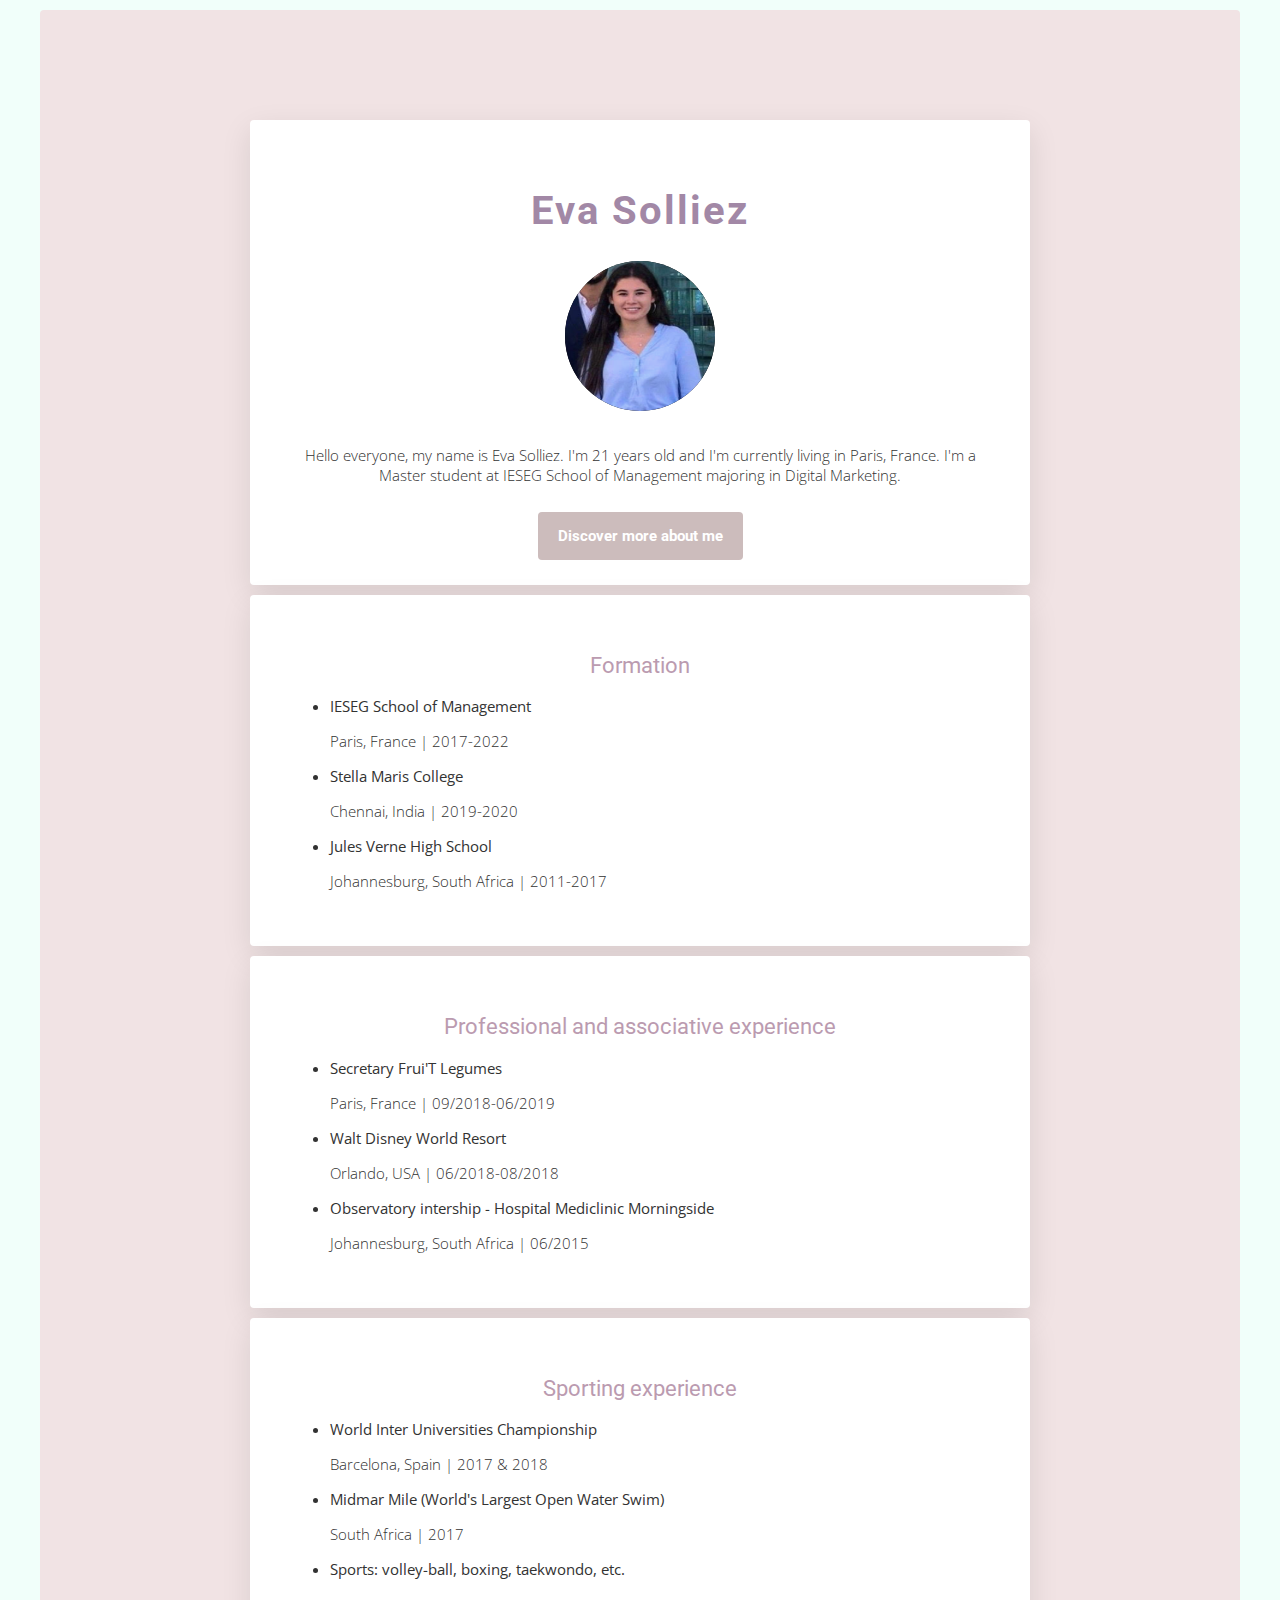
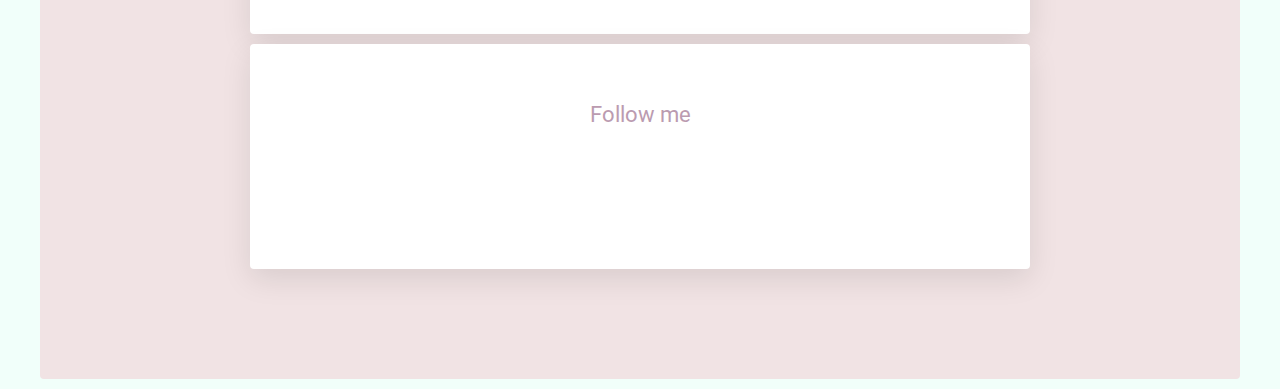
==== index.html @ 7890297d "Add files via upload" ====
<!DOCTYPE html>

<html>

	<head>
		<title> Eva Solliez's profile </title>
		<meta name="description" content="This is the profile of Eva Solliez">
		<meta charset="utf-8">
		<link rel="stylesheet" type="text/css" href="css/style.css">
		<link rel="stylesheet" href="https://use.fontawesome.com/releases/v5.15.1/css/all.css" integrity="sha384-vp86vTRFVJgpjF9jiIGPEEqYqlDwgyBgEF109VFjmqGmIY/Y4HV4d3Gp2irVfcrp" crossorigin="anonymous">
	</head>

	<body>

		<div class="container">

			<div class="card-white">
				<h1> Eva Solliez </h1>
				<img class="avatar" src="images/profile.jpg" alt="Eva Solliez">
				<p class="introduction-space"> Hello everyone, my name is Eva Solliez. I'm 21 years old and I'm currently living in Paris, France. I'm a Master student at IESEG School of Management majoring in Digital Marketing. </p>
				<a href="discover.html" class="btn-purple" > Discover more about me </a>
			</div>

			<div class="card-white">
				<h2> Formation </h2>
				<ul class="list-left">
					<li> IESEG School of Management</li>
					<p>
						Paris, France | 2017-2022
					</p>
					<li>Stella Maris College </li>
					<p>
						Chennai, India | 2019-2020
					</p>
					<li> Jules Verne High School </li>
					<p>
						Johannesburg, South Africa | 2011-2017
					</p>
				</ul>
			</div>

			<div class="card-white">
				<h2> Professional and associative experience </h2>
				<ul class="list-left">
					<li> Secretary Frui'T Legumes </li>
					<p>
						Paris, France | 09/2018-06/2019
					</p>
					<li> Walt Disney World Resort </li>
					<p>
						Orlando, USA | 06/2018-08/2018
					</p>
					<li> Observatory intership - Hospital Mediclinic Morningside </li>
					<p>
						Johannesburg, South Africa | 06/2015
					</p>
				</ul>
			</div>

			<div class="card-white">
				<h2> Sporting experience </h2>
				<ul class="list-left">
					<li> World Inter Universities Championship </li>
					<p>
						Barcelona, Spain | 2017 & 2018
					</p>
					<li> Midmar Mile (World's Largest Open Water Swim) </li>
					<p>
						South Africa | 2017
					</p>
					<li> Sports: volley-ball, boxing, taekwondo, etc. </li>
				</ul>
			</div>

			<div class="card-white">
				<h2> Follow me </h2>
				<ul class="list-inline">
					<li>
						<a href="https://www.linkedin.com/in/evasolliez/"> <i class="fab fa-linkedin"></i> </a>
					</li>
					<li>
						<a href="https://www.facebook.com/eva.solliez.1/"> <i class="fab fa-facebook-square"></i> </a>
					</li>
					<li>
						<a href="https://www.instagram.com/evasolliez/"> <i class="fab fa-instagram-square"></i> </a>
					</li>
				</ul>
			</div>

		</div>

	</body>

</html>
---- css/style.css ----
/* Importing Google fonts */

@import url("https://fonts.googleapis.com/css2?family=Open+Sans:wght@400;600;700&family=Roboto:wght@300;400;500;700;900&display=swap");

/* Importing component files */

@import url("components/container.css");
@import url("components/avatar.css");
@import url("components/button.css");
@import url("components/list.css");

/* General style rules for fonts and colors */

body {
	background-color: #F1FFFA; 
	color: rgb(50, 50, 50);
	font-family: 'Open Sans', sans-serif;
	font-size: 15px;
}

h1, h2 {
	font-family: 'Roboto', sans-serif;
	font-weight: bold;
}

h1 {
	color: #a288a6;
	letter-spacing: 2px;
	font-size: 40px;
	font-weight: 700;
	font-weight: bold;
}

h2 {
	color: #bb9bb0;
	font-weight: bolder;
	font-size: 22px;
	font-weight: 400;
}

p {
	color: (rgb100, 100, 100);
	font-weight: lighter;
	font-size: 15px;
}
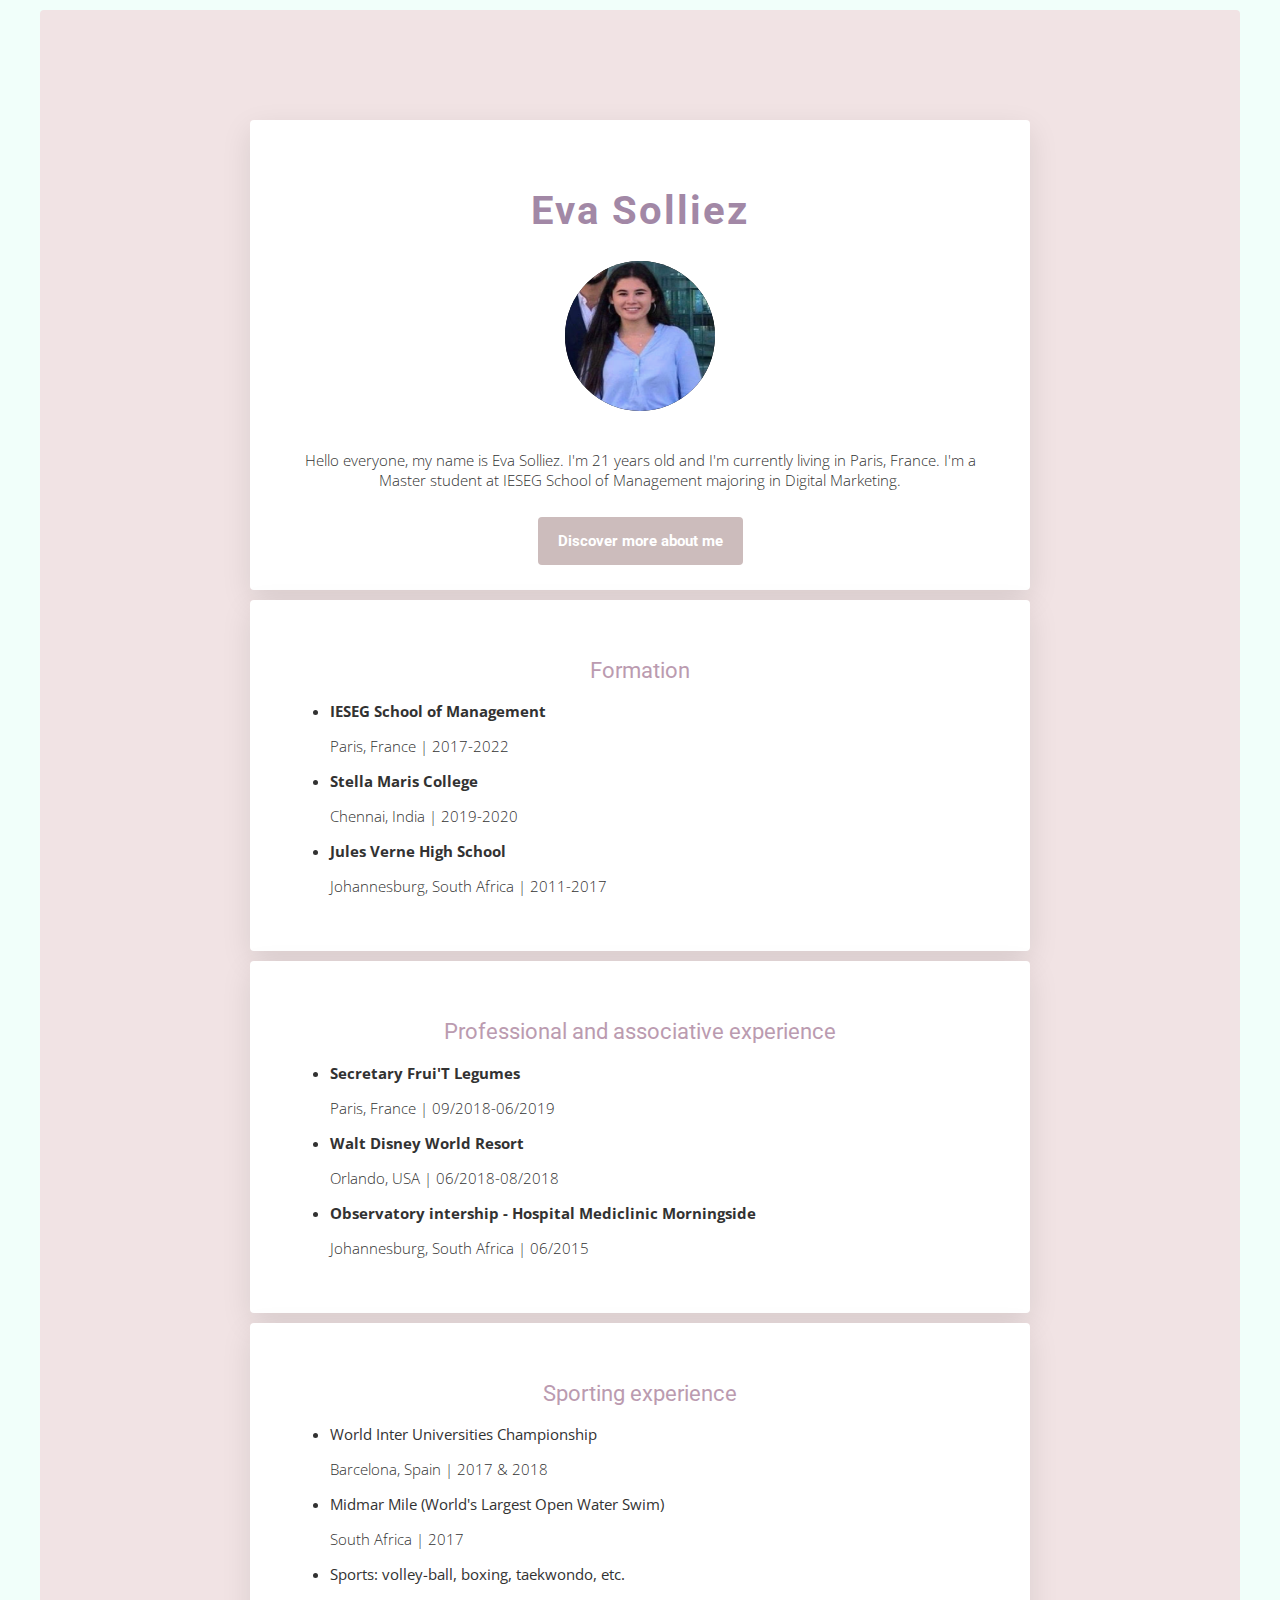
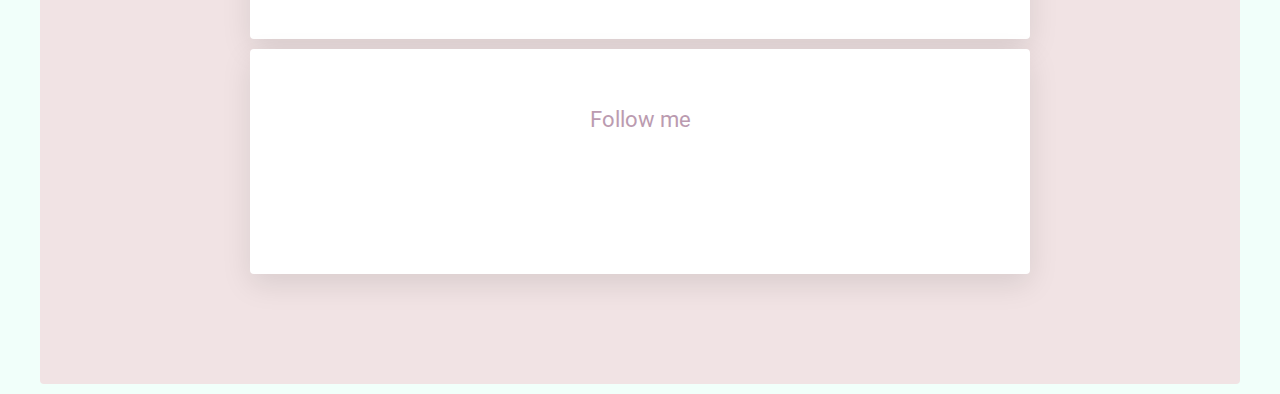
==== commit b744cbdf: "Update index.html" ====
--- a/index.html
+++ b/index.html
@@ -24,15 +24,15 @@
 			<div class="card-white">
 				<h2> Formation </h2>
 				<ul class="list-left">
-					<li> IESEG School of Management</li>
+					<li> <b> IESEG School of Management </b> </li>
 					<p>
 						Paris, France | 2017-2022
 					</p>
-					<li>Stella Maris College </li>
+					<li> <b> Stella Maris College  </b> </li>
 					<p>
 						Chennai, India | 2019-2020
 					</p>
-					<li> Jules Verne High School </li>
+					<li> <b> Jules Verne High School </b> </li>
 					<p>
 						Johannesburg, South Africa | 2011-2017
 					</p>
@@ -42,15 +42,15 @@
 			<div class="card-white">
 				<h2> Professional and associative experience </h2>
 				<ul class="list-left">
-					<li> Secretary Frui'T Legumes </li>
+					<li> <b> Secretary Frui'T Legumes </b> </li>
 					<p>
 						Paris, France | 09/2018-06/2019
 					</p>
-					<li> Walt Disney World Resort </li>
+					<li> <b> Walt Disney World Resort </b> </li>
 					<p>
 						Orlando, USA | 06/2018-08/2018
 					</p>
-					<li> Observatory intership - Hospital Mediclinic Morningside </li>
+					<li> <b> Observatory intership - Hospital Mediclinic Morningside </b> </li>
 					<p>
 						Johannesburg, South Africa | 06/2015
 					</p>
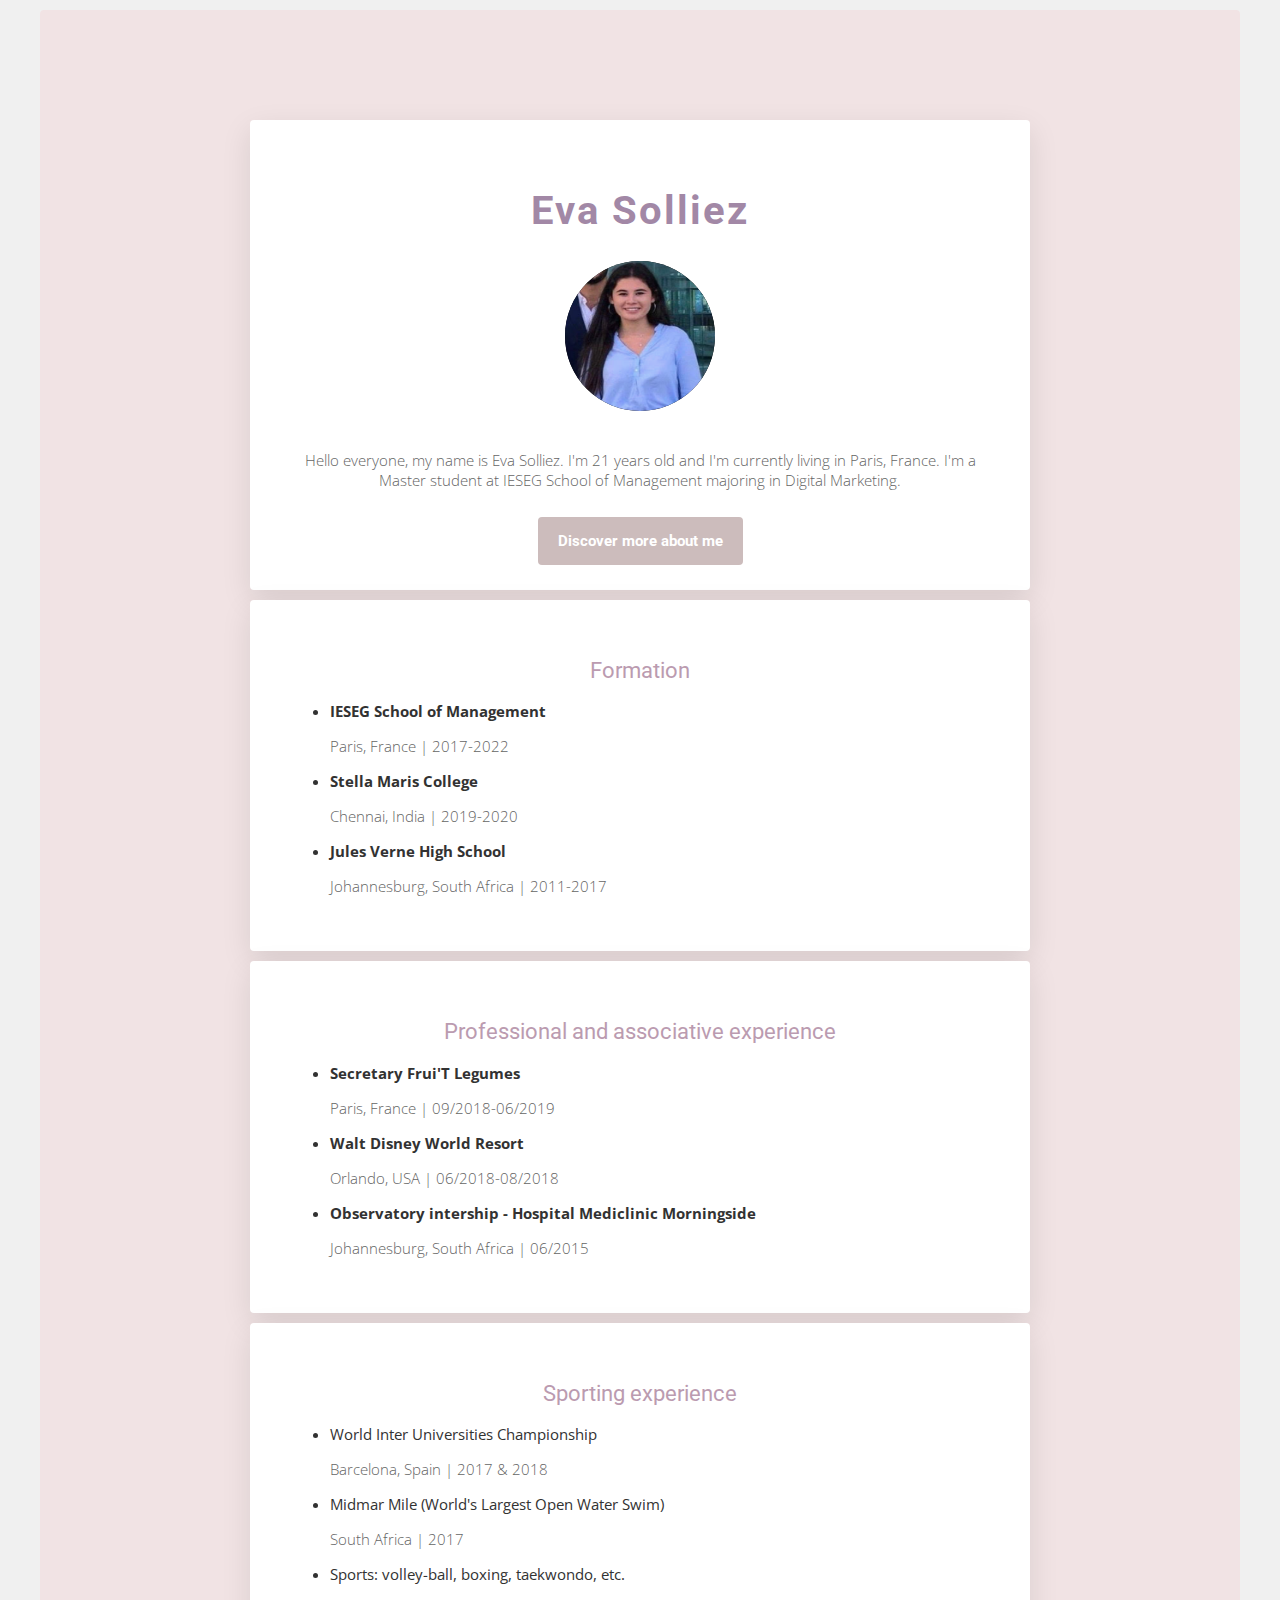
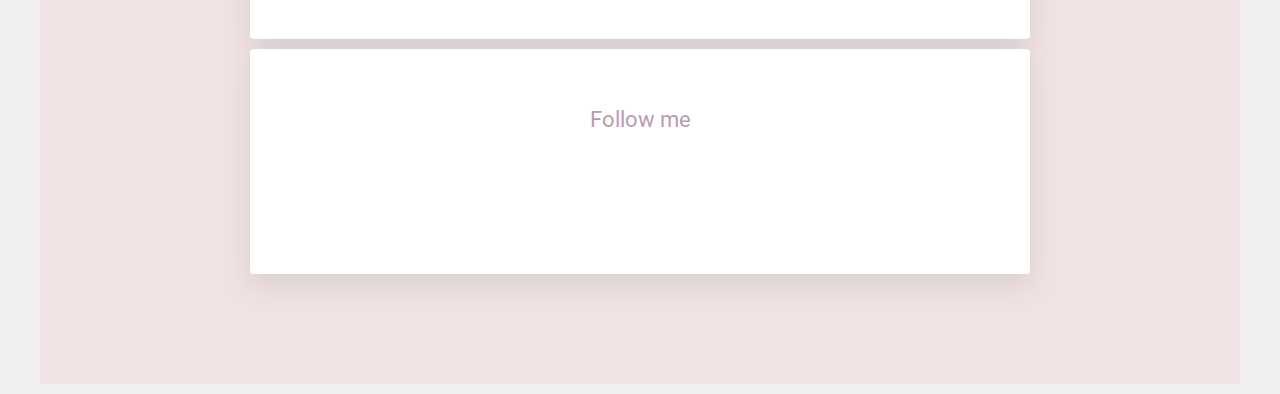
==== commit 658515c0: "Update index.html" ====
--- a/index.html
+++ b/index.html
@@ -6,23 +6,24 @@
 		<title> Eva Solliez's profile </title>
 		<meta name="description" content="This is the profile of Eva Solliez">
 		<meta charset="utf-8">
+		<meta name="viewport" content="width=device-width, initial-scale=1.0">
 		<link rel="stylesheet" type="text/css" href="css/style.css">
 		<link rel="stylesheet" href="https://use.fontawesome.com/releases/v5.15.1/css/all.css" integrity="sha384-vp86vTRFVJgpjF9jiIGPEEqYqlDwgyBgEF109VFjmqGmIY/Y4HV4d3Gp2irVfcrp" crossorigin="anonymous">
 	</head>
 
 	<body>
 
-		<div class="container">
+		<div class="container container-purple">
 
 			<div class="card-white">
-				<h1> Eva Solliez </h1>
+				<h1 class="header-purple"> Eva Solliez </h1>
 				<img class="avatar" src="images/profile.jpg" alt="Eva Solliez">
 				<p class="introduction-space"> Hello everyone, my name is Eva Solliez. I'm 21 years old and I'm currently living in Paris, France. I'm a Master student at IESEG School of Management majoring in Digital Marketing. </p>
 				<a href="discover.html" class="btn-purple" > Discover more about me </a>
 			</div>
 
 			<div class="card-white">
-				<h2> Formation </h2>
+				<h2 class="secondheader-purple"> Formation </h2>
 				<ul class="list-left">
 					<li> <b> IESEG School of Management </b> </li>
 					<p>
@@ -40,7 +41,7 @@
 			</div>
 
 			<div class="card-white">
-				<h2> Professional and associative experience </h2>
+				<h2 class="secondheader-purple"> Professional and associative experience </h2>
 				<ul class="list-left">
 					<li> <b> Secretary Frui'T Legumes </b> </li>
 					<p>
@@ -58,7 +59,7 @@
 			</div>
 
 			<div class="card-white">
-				<h2> Sporting experience </h2>
+				<h2 class="secondheader-purple"> Sporting experience </h2>
 				<ul class="list-left">
 					<li> World Inter Universities Championship </li>
 					<p>
@@ -73,8 +74,8 @@
 			</div>
 
 			<div class="card-white">
-				<h2> Follow me </h2>
-				<ul class="list-inline">
+				<h2 class="secondheader-purple"> Follow me </h2>
+				<ul class="list-inline icon-purple">
 					<li>
 						<a href="https://www.linkedin.com/in/evasolliez/"> <i class="fab fa-linkedin"></i> </a>
 					</li>
@@ -92,6 +93,3 @@
 	</body>
 
 </html>
-
-
-
--- a/css/style.css
+++ b/css/style.css
@@ -12,7 +12,7 @@
 /* General style rules for fonts and colors */
 
 body {
-	background-color: #F1FFFA; 
+	background-color: rgb(240,240,240); 
 	color: rgb(50, 50, 50);
 	font-family: 'Open Sans', sans-serif;
 	font-size: 15px;
@@ -24,7 +24,6 @@
 }
 
 h1 {
-	color: #a288a6;
 	letter-spacing: 2px;
 	font-size: 40px;
 	font-weight: 700;
@@ -32,15 +31,28 @@
 }
 
 h2 {
-	color: #bb9bb0;
 	font-weight: bolder;
 	font-size: 22px;
 	font-weight: 400;
 }
 
 p {
-	color: (rgb100, 100, 100);
+	color: rgb(100, 100, 100);
 	font-weight: lighter;
 	font-size: 15px;
 }
 
+.header-purple {
+	color: #a288a6;
+}
+
+.secondheader-purple {
+	color: #bb9bb0;
+}
+
+.header-blue {
+	color: #023e7d;
+}
+
+
+
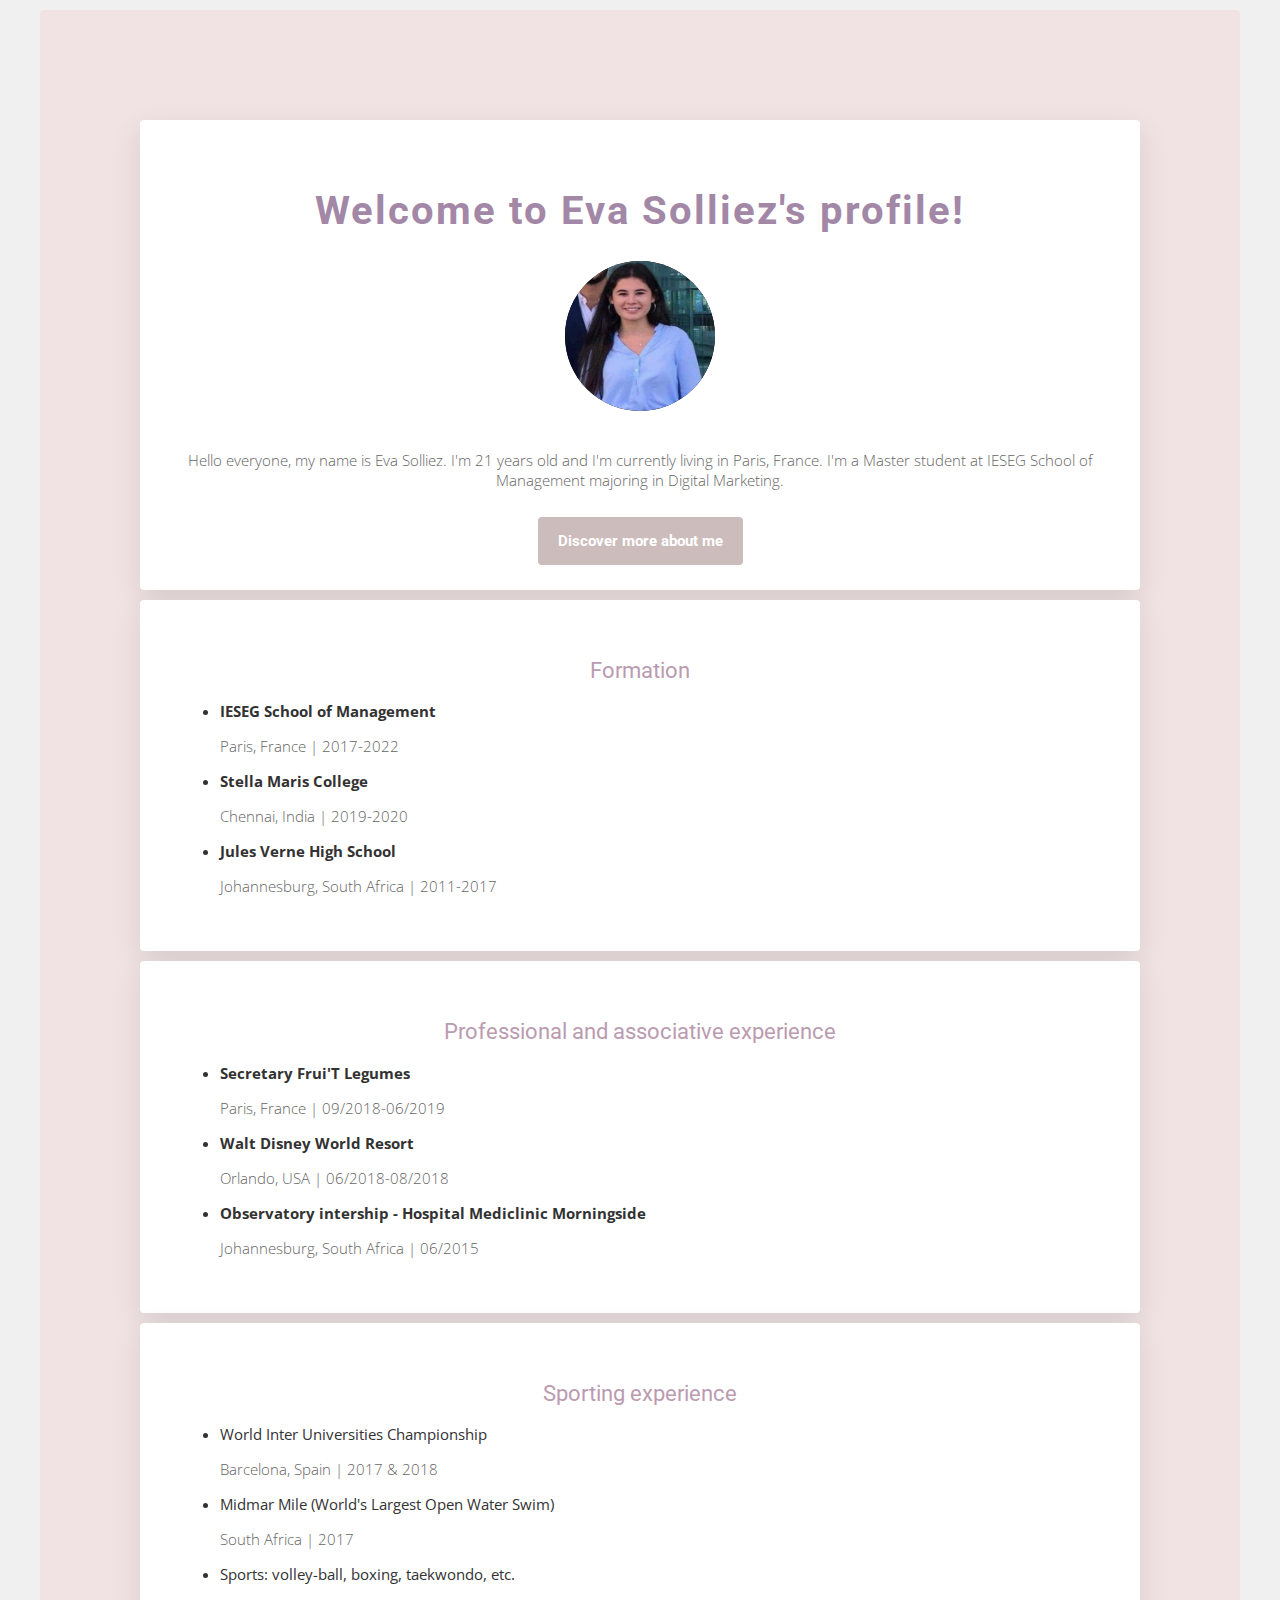
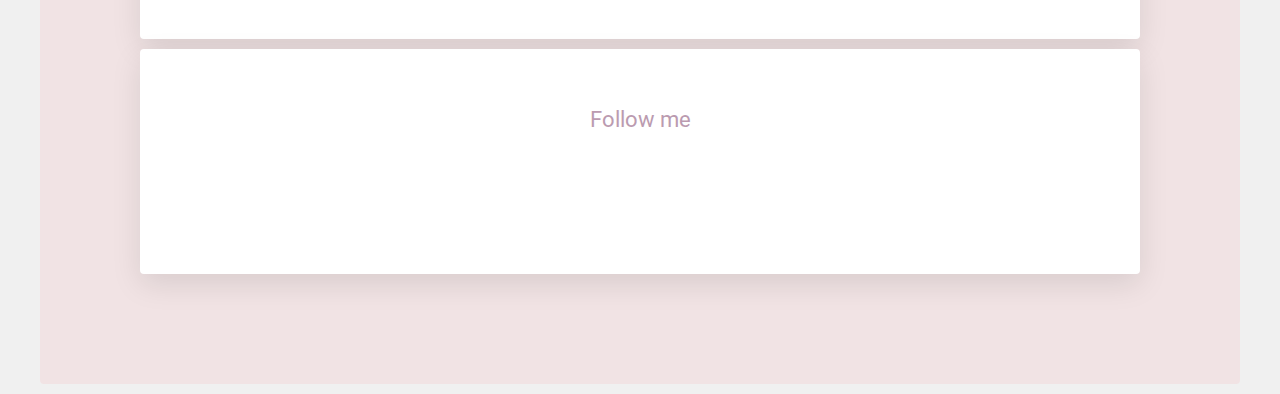
==== commit a91b7e9f: "Update index.html" ====
--- a/index.html
+++ b/index.html
@@ -16,7 +16,7 @@
 		<div class="container container-purple">
 
 			<div class="card-white">
-				<h1 class="header-purple"> Eva Solliez </h1>
+				<h1 class="header-purple"> Welcome to Eva Solliez's profile! </h1>
 				<img class="avatar" src="images/profile.jpg" alt="Eva Solliez">
 				<p class="introduction-space"> Hello everyone, my name is Eva Solliez. I'm 21 years old and I'm currently living in Paris, France. I'm a Master student at IESEG School of Management majoring in Digital Marketing. </p>
 				<a href="discover.html" class="btn-purple" > Discover more about me </a>
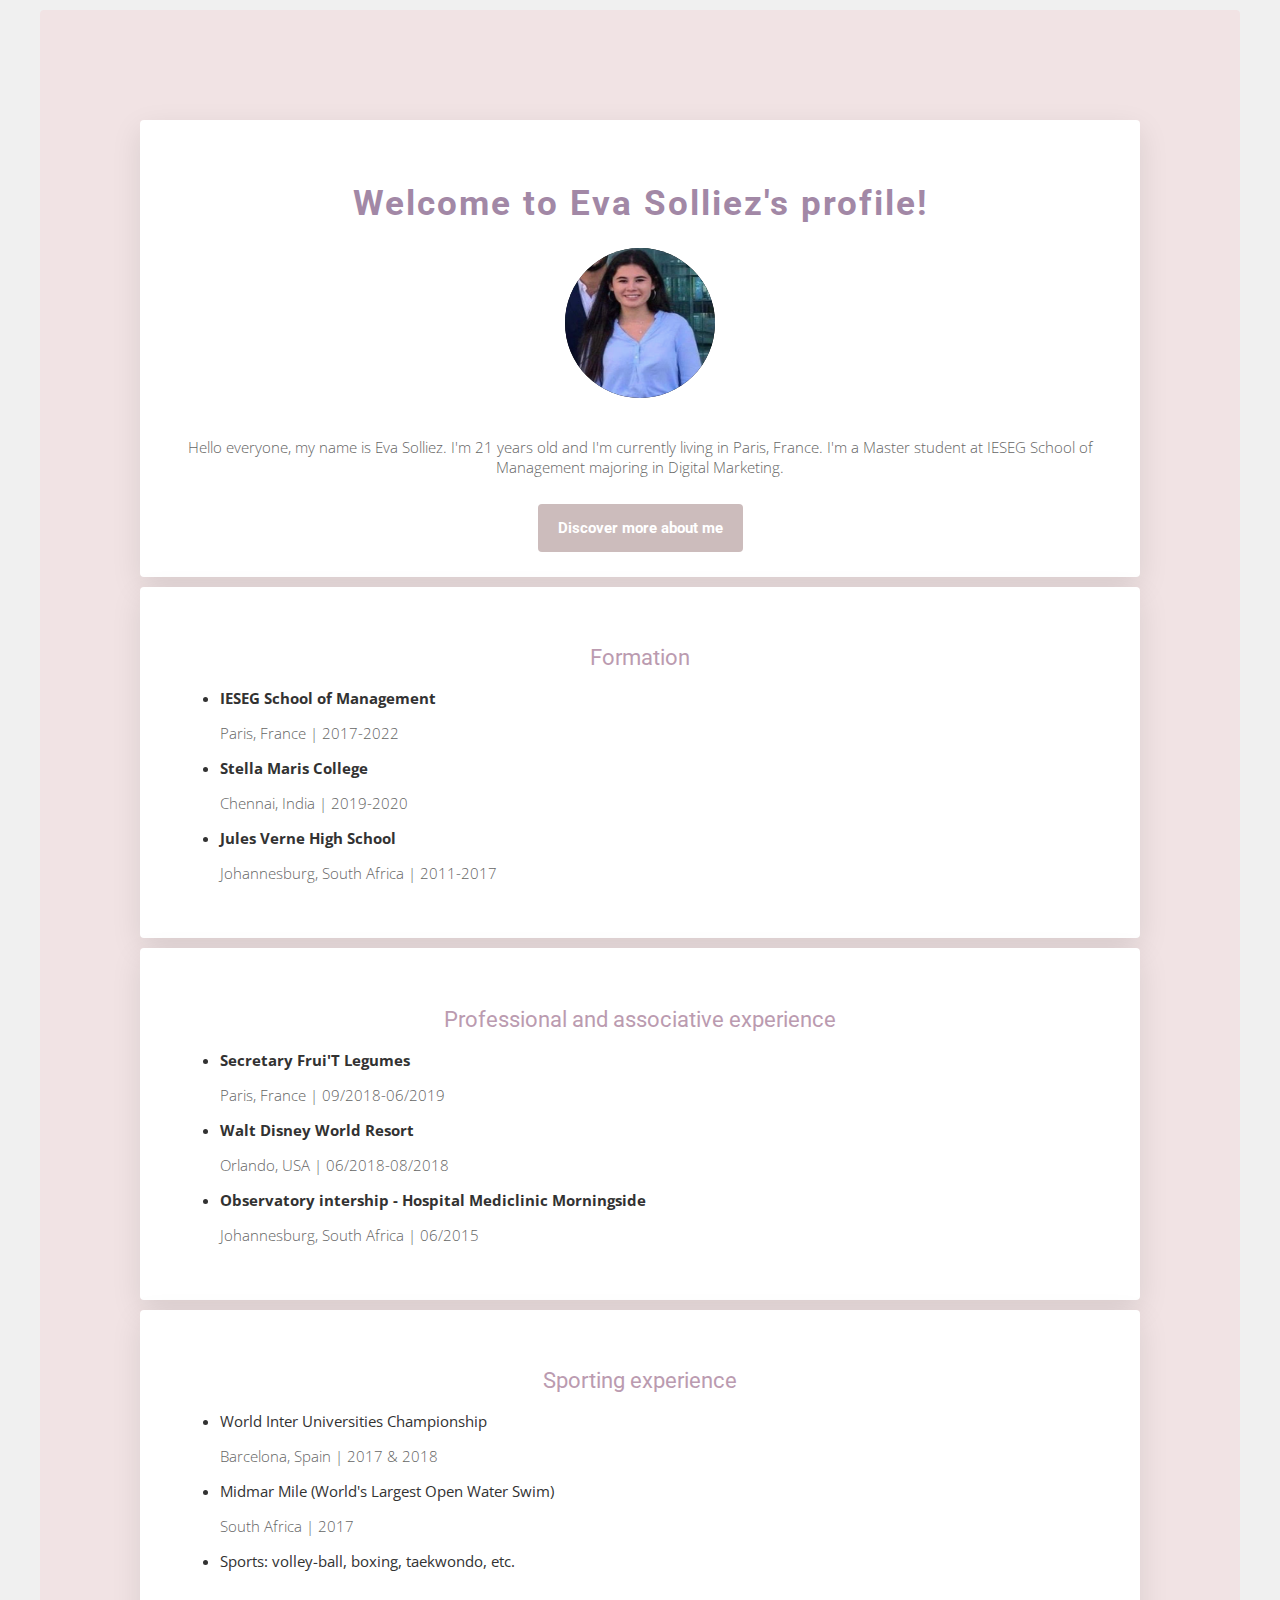
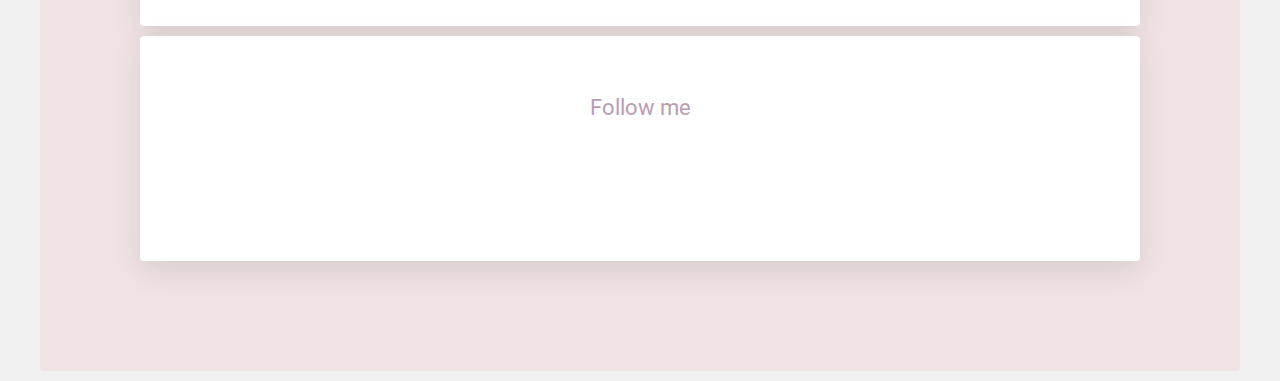
==== commit f283ff64: "Update index.html" ====
--- a/index.html
+++ b/index.html
@@ -19,7 +19,7 @@
 				<h1 class="header-purple"> Welcome to Eva Solliez's profile! </h1>
 				<img class="avatar" src="images/profile.jpg" alt="Eva Solliez">
 				<p class="introduction-space"> Hello everyone, my name is Eva Solliez. I'm 21 years old and I'm currently living in Paris, France. I'm a Master student at IESEG School of Management majoring in Digital Marketing. </p>
-				<a href="discover.html" class="btn-purple" > Discover more about me </a>
+				<a href="discover.html" class="btn-purple btn-hover" > <span> Discover more about me </span> </a>
 			</div>
 
 			<div class="card-white">
@@ -93,3 +93,4 @@
 	</body>
 
 </html>
+
--- a/css/style.css
+++ b/css/style.css
@@ -25,7 +25,7 @@
 
 h1 {
 	letter-spacing: 2px;
-	font-size: 40px;
+	font-size: 35px;
 	font-weight: 700;
 	font-weight: bold;
 }
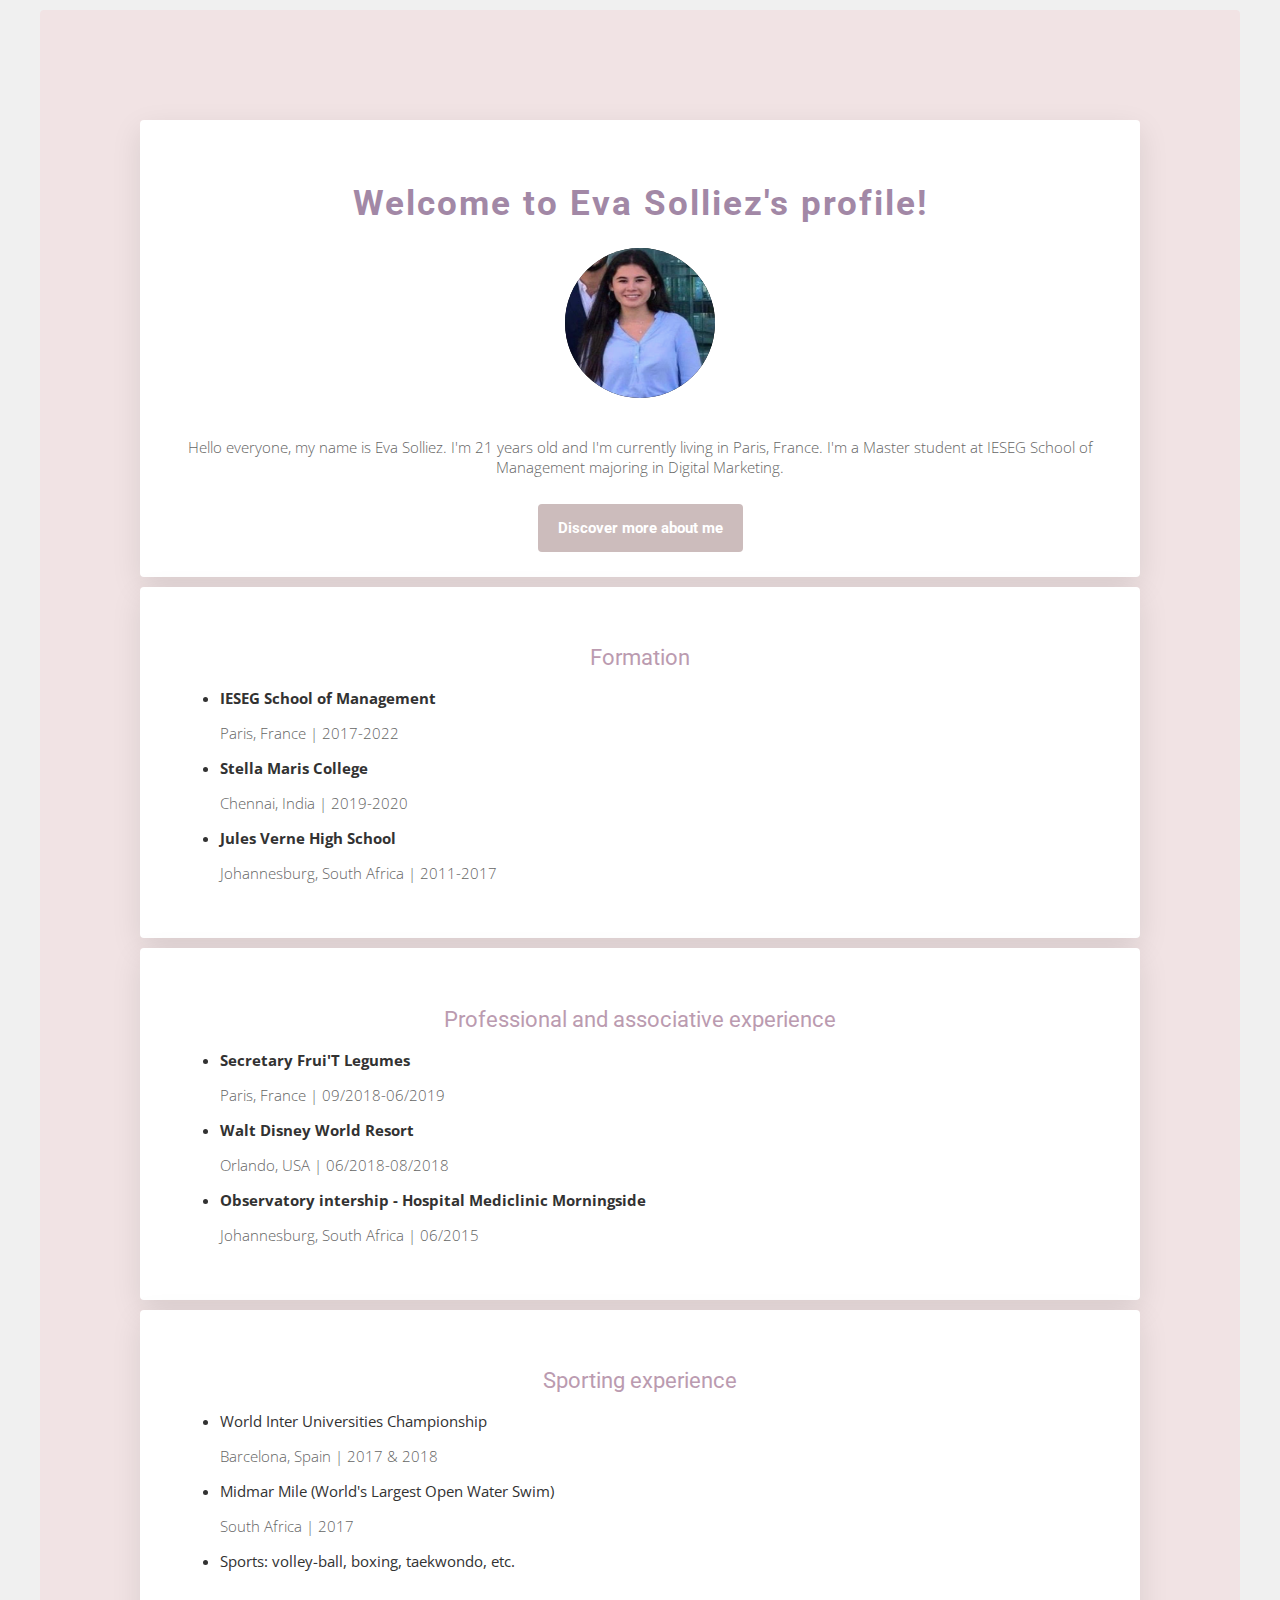
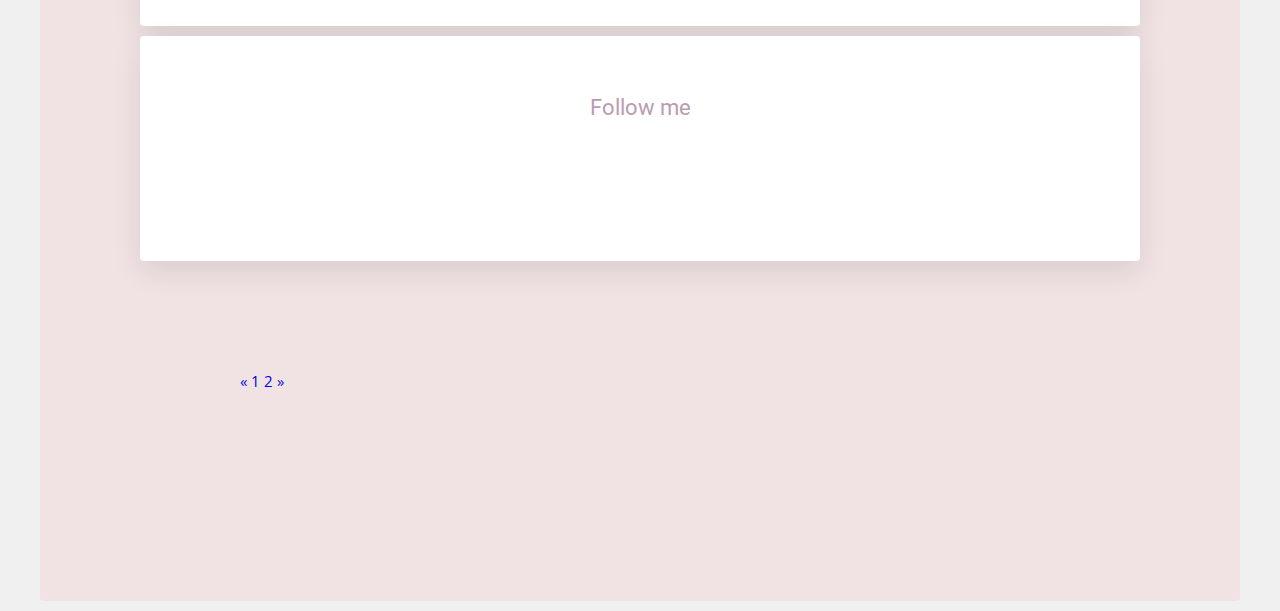
==== commit b7f01154: "Update index.html" ====
--- a/index.html
+++ b/index.html
@@ -88,9 +88,15 @@
 				</ul>
 			</div>
 
+			<div class="pagination">
+  				<a href="index.html">&laquo;</a>
+  				<a class="active" href="index.html">1</a>
+  				<a href="discover.html">2</a>
+  				<a href="discover.html">&raquo;</a>
+  			</div>
+
 		</div>
 
 	</body>
 
 </html>
-
